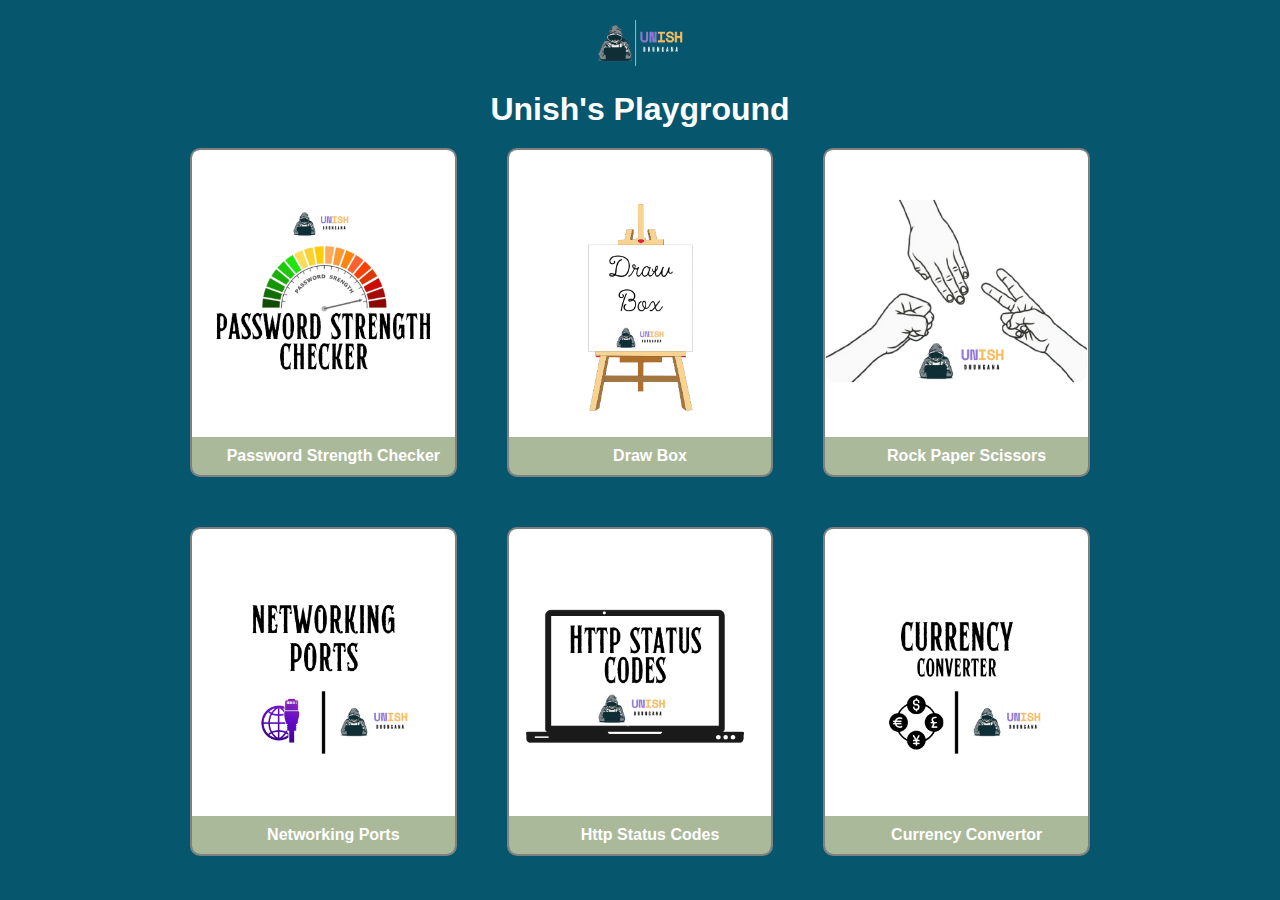
==== extras/index.html @ cd676f66 "huge change on 14th March" ====
<!DOCTYPE html>
<html lang="en">
<head>
    <meta charset="UTF-8">
    <meta name="viewport" content="width=device-width, initial-scale=1.0">
    <title>Unish's Playground</title>
    <link rel="stylesheet" href="/extras/styles.css">
    <link rel="icon" type="image/x-icon" href="/extras/images/apple-touch-icon.png">
</head>
<body>
    <div class="logo-container">
        <a href="https://unishdhungana.com.np"><img src="/extras/images/logo-white.png" alt="Unish Dhungana Logo"></a>
    </div>
    <div class="container">
        <h1 class="title">Unish's Playground</h1>
        <div class="extras-grid" id="extras-container">
        <!---Items will be added dynamically --->
        </div>
    </div>
    <script src="/extras/script.js"></script>
</body>
</html>
---- extras/styles.css ----
body {
    font-family: Arial, sans-serif;
    background-color: #06566e;
    color: #fff;
    text-align: center;
    margin: 0;
    padding: 20px;
}

.logo-container{
    width: auto;
    height: 50px;
}

.logo-container a img{
    width: 100px;
    height: auto;
}

.container {
    max-width: 900px;
    margin: auto;
}

.title {
    font-size: 2em;
    margin-bottom: 20px;
}

.extras-grid {
    display: grid;
    grid-template-columns: repeat(3, 1fr);
    gap: 50px;
}

.extras-card {
    position: relative;
    overflow: hidden;
    border-radius: 10px;
    border: 2px solid grey;
    transition: transform 0.3s;
    height: 35vh;
    padding-bottom: 10px;
}

.extras-card:hover {
    transform: scale(1.05);
}

.extras-image {
    width: 100%;
    height: 100%;
    object-fit: cover;
    margin-bottom: 10px;
}

.extras-overlay {
    position: absolute;
    bottom: 0;
    left: 0;
    width: 100%;
    background: #AAB99A;
    color: #fff;
    padding: 10px;
    text-align: center;
    font-weight: bold;
}

@media (max-width: 600px) {
    .extras-grid {
        grid-template-columns: repeat(2, 1fr);
    }

    .extras-card {
        height: 27vh;
        padding-bottom: 10px;
    }

    .extras-image {
        object-fit: contain;
        background-color: #fff;
    }
}

@media (max-width: 350) {
    .extras-grid {
        grid-template-columns: max-content;
    }

    .extras-card {
        height: 10vh !important;
    }

    .extras-image {
        width: auto;
        height: auto;
        object-fit: cover;
        margin-bottom: 10px;
    }
}
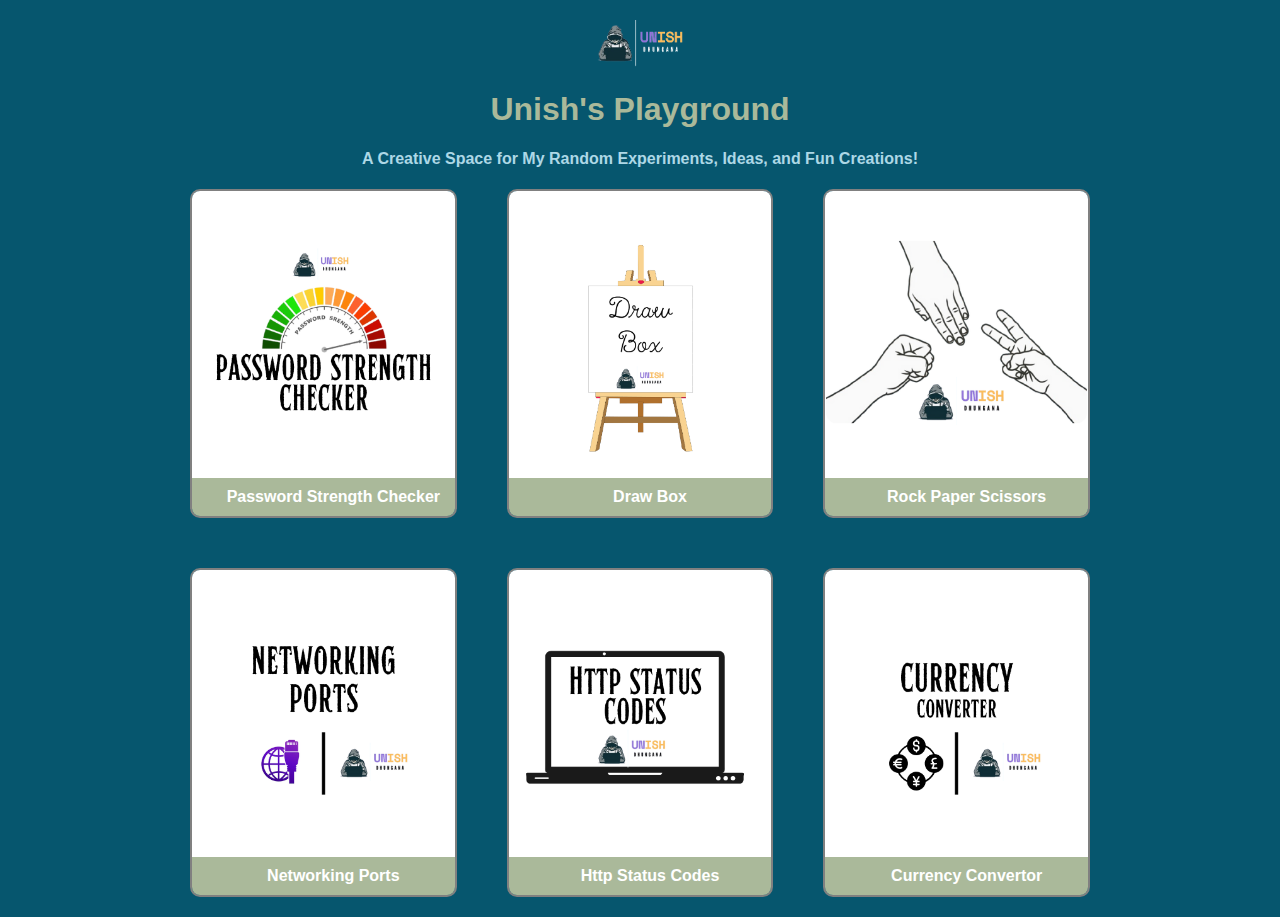
==== commit 9aebc429: "small changes on extras" ====
--- a/extras/index.html
+++ b/extras/index.html
@@ -6,6 +6,7 @@
     <title>Unish's Playground</title>
     <link rel="stylesheet" href="/extras/styles.css">
     <link rel="icon" type="image/x-icon" href="/extras/images/apple-touch-icon.png">
+    <link href="https://fonts.googleapis.com/css2?family=Poppins:wght@300;400;600&display=swap" rel="stylesheet">
 </head>
 <body>
     <div class="logo-container">
@@ -13,6 +14,7 @@
     </div>
     <div class="container">
         <h1 class="title">Unish's Playground</h1>
+        <h4>A Creative Space for My Random Experiments, Ideas, and Fun Creations!</h4>
         <div class="extras-grid" id="extras-container">
         <!---Items will be added dynamically --->
         </div>
--- a/extras/styles.css
+++ b/extras/styles.css
@@ -25,6 +25,12 @@
 .title {
     font-size: 2em;
     margin-bottom: 20px;
+    color: #AAB99A;
+}
+
+h4 {
+    color: #add8e6;
+    font-family: 'Quicksand', sans-serif;
 }
 
 .extras-grid {
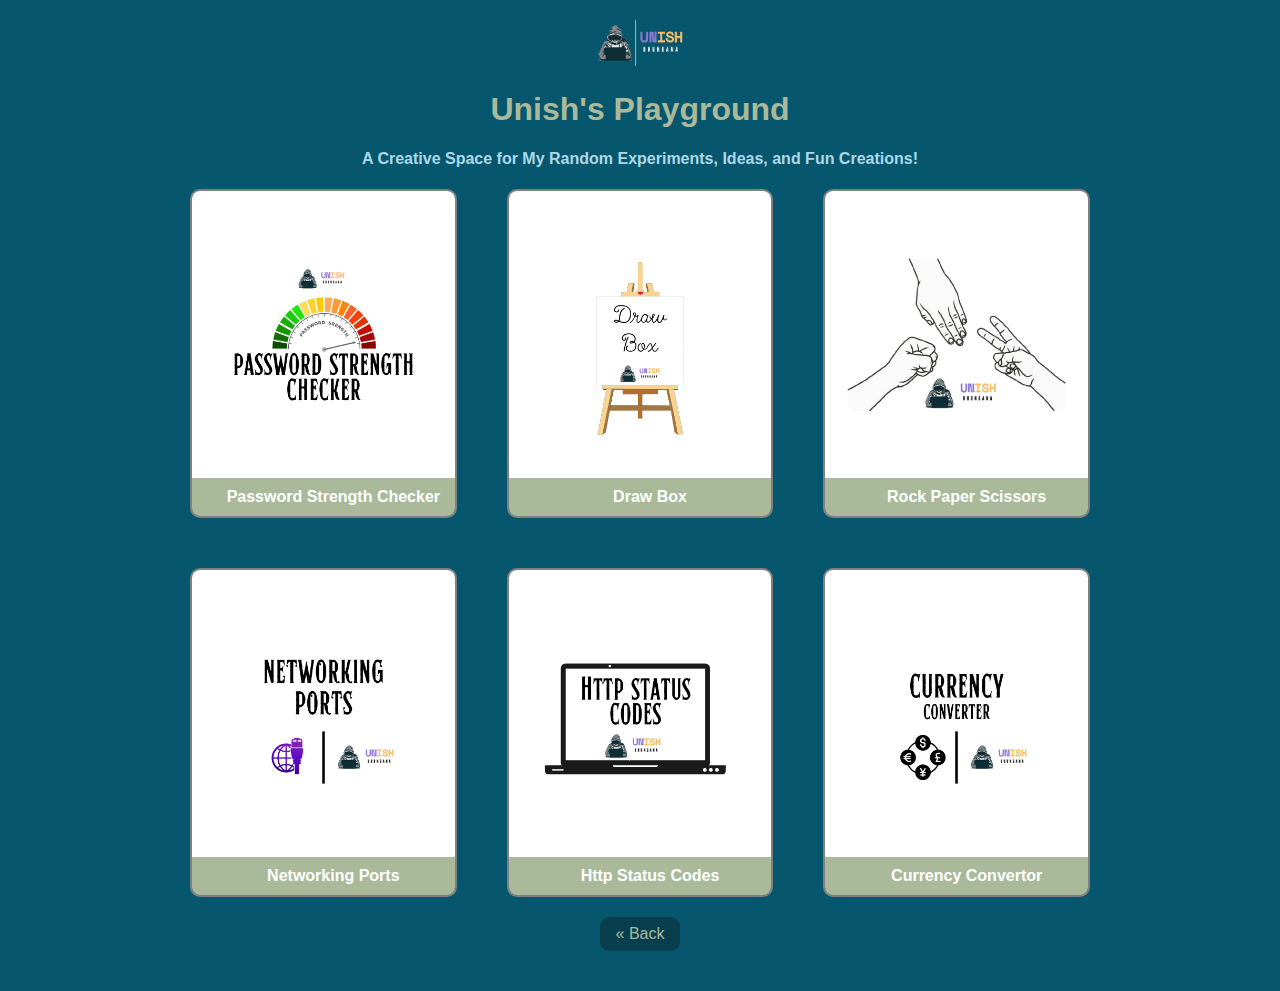
==== commit 9d7c25fd: "changes for extras" ====
--- a/extras/index.html
+++ b/extras/index.html
@@ -19,6 +19,7 @@
         <!---Items will be added dynamically --->
         </div>
     </div>
+    <div class="back-button"><a href="http://www.unishdhungana.com.np" class="back">&laquo; Back</a></div>
     <script src="/extras/script.js"></script>
 </body>
 </html>--- a/extras/styles.css
+++ b/extras/styles.css
@@ -1,3 +1,10 @@
+:root{
+  --primary-color: #06566e;
+  --secondary-color: #fff;
+  --tertiary-color: #AAB99A;
+  --forth-color: #083e4e;
+}
+
 body {
     font-family: Arial, sans-serif;
     background-color: #06566e;
@@ -56,8 +63,9 @@
 .extras-image {
     width: 100%;
     height: 100%;
-    object-fit: cover;
+    object-fit: contain;
     margin-bottom: 10px;
+    background-color: #fff;
 }
 
 .extras-overlay {
@@ -72,7 +80,25 @@
     font-weight: bold;
 }
 
-@media (max-width: 600px) {
+.back-button a {
+  text-decoration: none;
+  display: inline-block;
+  padding: 8px 16px;
+}
+
+.back-button a:hover {
+  background-color: var(--tertiary-color);
+  color: black;
+}
+
+.back {
+    margin: 20px;
+  background-color: var(--forth-color);
+  color: var(--tertiary-color);
+  border-radius: 0.6rem;
+}
+
+@media (max-width: 800px) {
     .extras-grid {
         grid-template-columns: repeat(2, 1fr);
     }
